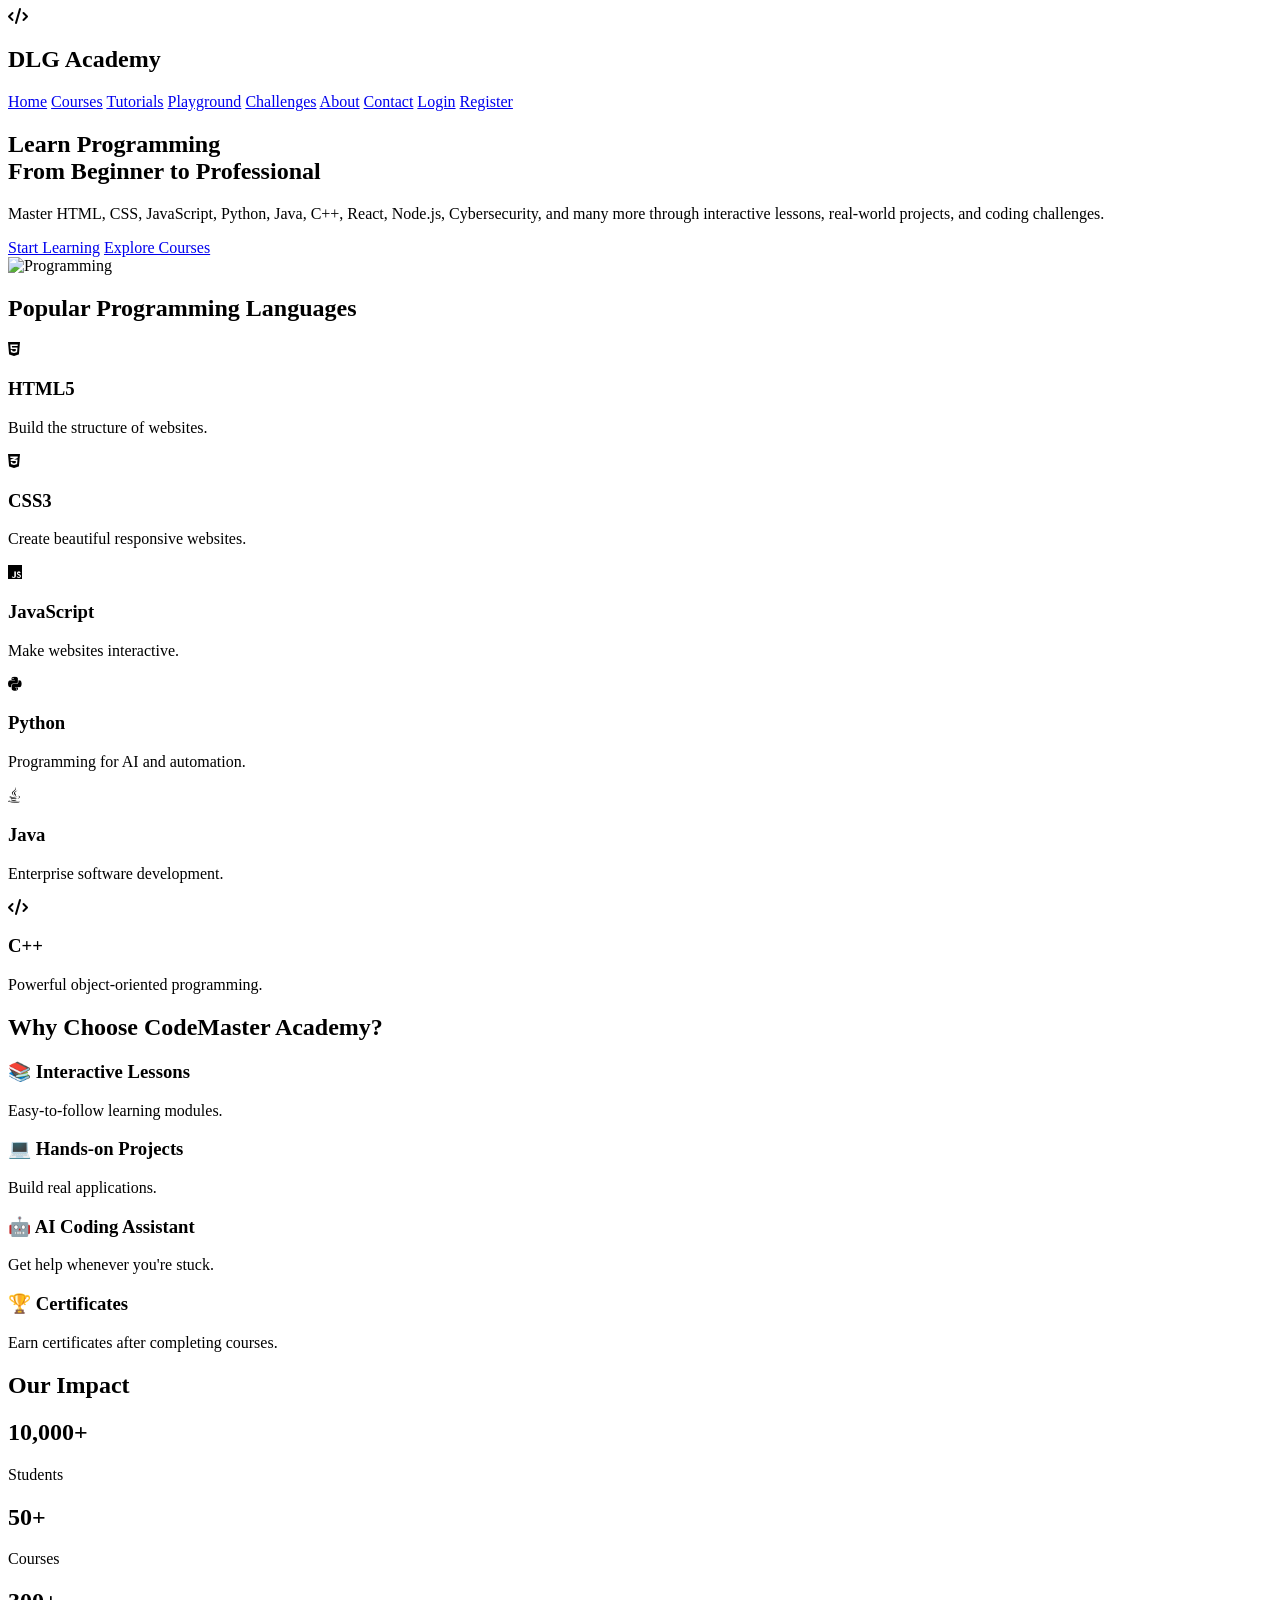
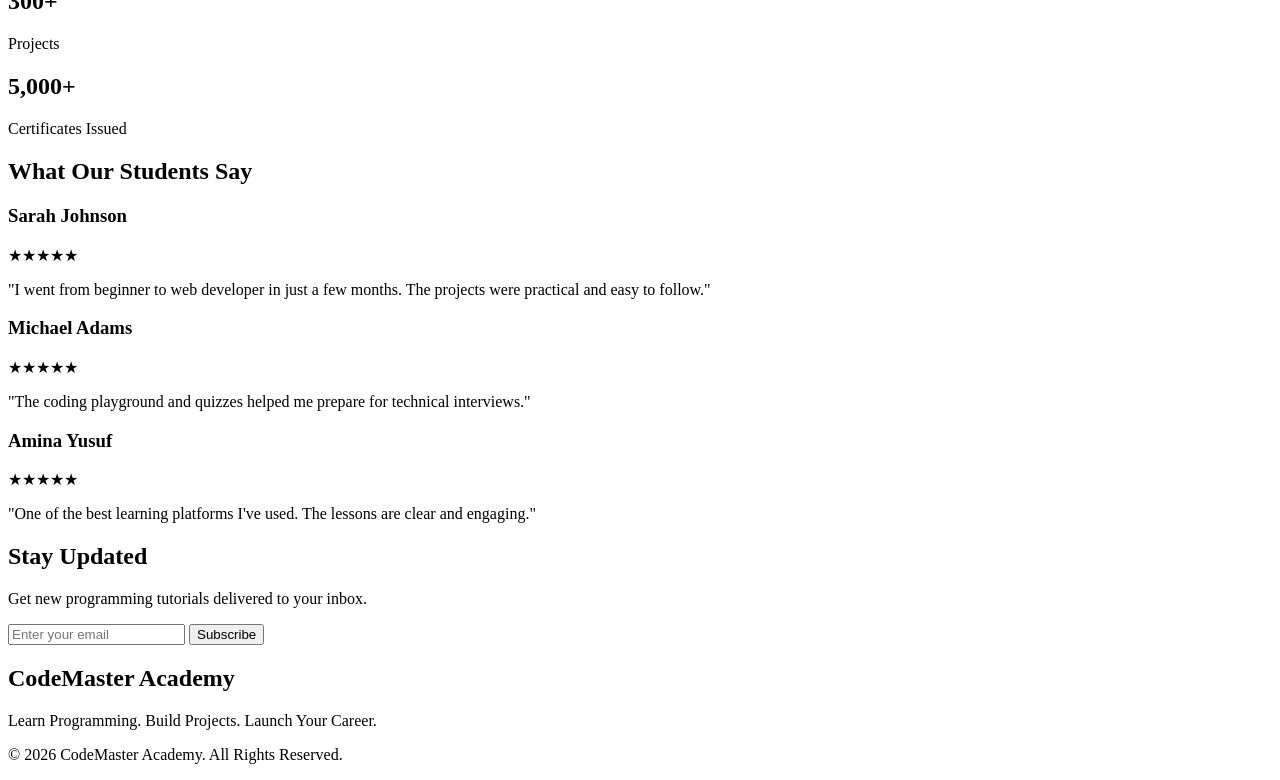
==== html/index.html @ 0a96faf3 "new website" ====
<!DOCTYPE html>
<html lang="en">
<head>
    <meta charset="UTF-8">
    <meta name="viewport" content="width=device-width, initial-scale=1.0">
    <title>DLG Academy | Learn Programming</title>

    <link rel="stylesheet" href="C:\Users\HomePC\Downloads\DLG Academy\css\styles.css">

    <link href="https://fonts.googleapis.com/css2?family=Poppins:wght@300;400;500;600;700&display=swap" rel="stylesheet">

    <link rel="stylesheet"
    href="https://cdnjs.cloudflare.com/ajax/libs/font-awesome/6.7.2/css/all.min.css">
</head>

<body>

<!-- ================= NAVBAR ================= -->

<header class="header">

    <div class="logo">
        <i class="fa-solid fa-code"></i>
        <h2>DLG Academy</h2>
    </div>

    <nav class="navbar">
        <a href="#">Home</a>
        <a href="C:\Users\HomePC\Downloads\DLG Academy\courses\html_courses.html">Courses</a>
        <a href="#">Tutorials</a>
        <a href="C:\Users\HomePC\Downloads\DLG Academy\html\playground.html">Playground</a>
        <a href="#">Challenges</a>
        <a href="#">About</a>
        <a href="#">Contact</a>
        <a href="C:\Users\HomePC\Downloads\DLG Academy\html\login.html" class="login">Login</a>
        <a href="C:\Users\HomePC\Downloads\DLG Academy\html\register.html" class="register">Register</a>
    </nav>

</header>

<!-- ================= HERO ================= -->

<section class="hero">

<div class="hero-text">

<h1>
Learn Programming <br>
From Beginner to Professional
</h1>

<p>
Master HTML, CSS, JavaScript, Python,
Java, C++, React, Node.js, Cybersecurity,
and many more through interactive lessons,
real-world projects, and coding challenges.
</p>

<div class="buttons">
<a href="#" class="btn">Start Learning</a>
<a href="#" class="btn-outline">Explore Courses</a>
</div>

</div>

<div class="hero-image">

<img src="images/programming.svg"
alt="Programming">

</div>

</section>

<!-- ================= COURSES ================= -->

<section class="courses">

<h2>Popular Programming Languages</h2>

<div class="course-grid">

<div class="card">
<i class="fa-brands fa-html5"></i>
<h3>HTML5</h3>
<p>Build the structure of websites.</p>
</div>

<div class="card">
<i class="fa-brands fa-css3-alt"></i>
<h3>CSS3</h3>
<p>Create beautiful responsive websites.</p>
</div>

<div class="card">
<i class="fa-brands fa-js"></i>
<h3>JavaScript</h3>
<p>Make websites interactive.</p>
</div>

<div class="card">
<i class="fa-brands fa-python"></i>
<h3>Python</h3>
<p>Programming for AI and automation.</p>
</div>

<div class="card">
<i class="fa-brands fa-java"></i>
<h3>Java</h3>
<p>Enterprise software development.</p>
</div>

<div class="card">
<i class="fa-solid fa-code"></i>
<h3>C++</h3>
<p>Powerful object-oriented programming.</p>
</div>

</div>

</section>

<!-- ================= FEATURES ================= -->

<section class="features">

<h2>Why Choose CodeMaster Academy?</h2>

<div class="feature-grid">

<div>
<h3>📚 Interactive Lessons</h3>
<p>Easy-to-follow learning modules.</p>
</div>

<div>
<h3>💻 Hands-on Projects</h3>
<p>Build real applications.</p>
</div>

<div>
<h3>🤖 AI Coding Assistant</h3>
<p>Get help whenever you're stuck.</p>
</div>

<div>
<h3>🏆 Certificates</h3>
<p>Earn certificates after completing courses.</p>
</div>

</div>

</section>

<section class="statistics">

    <h2>Our Impact</h2>

    <div class="stats-grid">

        <div class="stat-card">
            <h1 id="students">10,000+</h1>
            <p>Students</p>
        </div>

        <div class="stat-card">
            <h1 id="courses">50+</h1>
            <p>Courses</p>
        </div>

        <div class="stat-card">
            <h1 id="projects">300+</h1>
            <p>Projects</p>
        </div>

        <div class="stat-card">
            <h1 id="certificates">5,000+</h1>
            <p>Certificates Issued</p>
        </div>

    </div>

</section>

<section class="testimonials">

<h2>What Our Students Say</h2>

<div class="testimonial-grid">

<div class="testimonial">
<h3>Sarah Johnson</h3>
<p>★★★★★</p>
<p>"I went from beginner to web developer in just a few months. The projects were practical and easy to follow."</p>
</div>

<div class="testimonial">
<h3>Michael Adams</h3>
<p>★★★★★</p>
<p>"The coding playground and quizzes helped me prepare for technical interviews."</p>
</div>

<div class="testimonial">
<h3>Amina Yusuf</h3>
<p>★★★★★</p>
<p>"One of the best learning platforms I've used. The lessons are clear and engaging."</p>
</div>

</div>

</section>

<section class="newsletter">

<h2>Stay Updated</h2>

<p>Get new programming tutorials delivered to your inbox.</p>

<form>

<input type="email"
placeholder="Enter your email">

<button>Subscribe</button>

</form>

</section>



<!-- ================= FOOTER ================= -->

<footer>

<h2>CodeMaster Academy</h2>

<p>
Learn Programming.
Build Projects.
Launch Your Career.
</p>

<p>© 2026 CodeMaster Academy. All Rights Reserved.</p>

</footer>
<button id="topBtn">
    ↑
</button>

<script src="/script/script.js"></script>

</body>
</html>
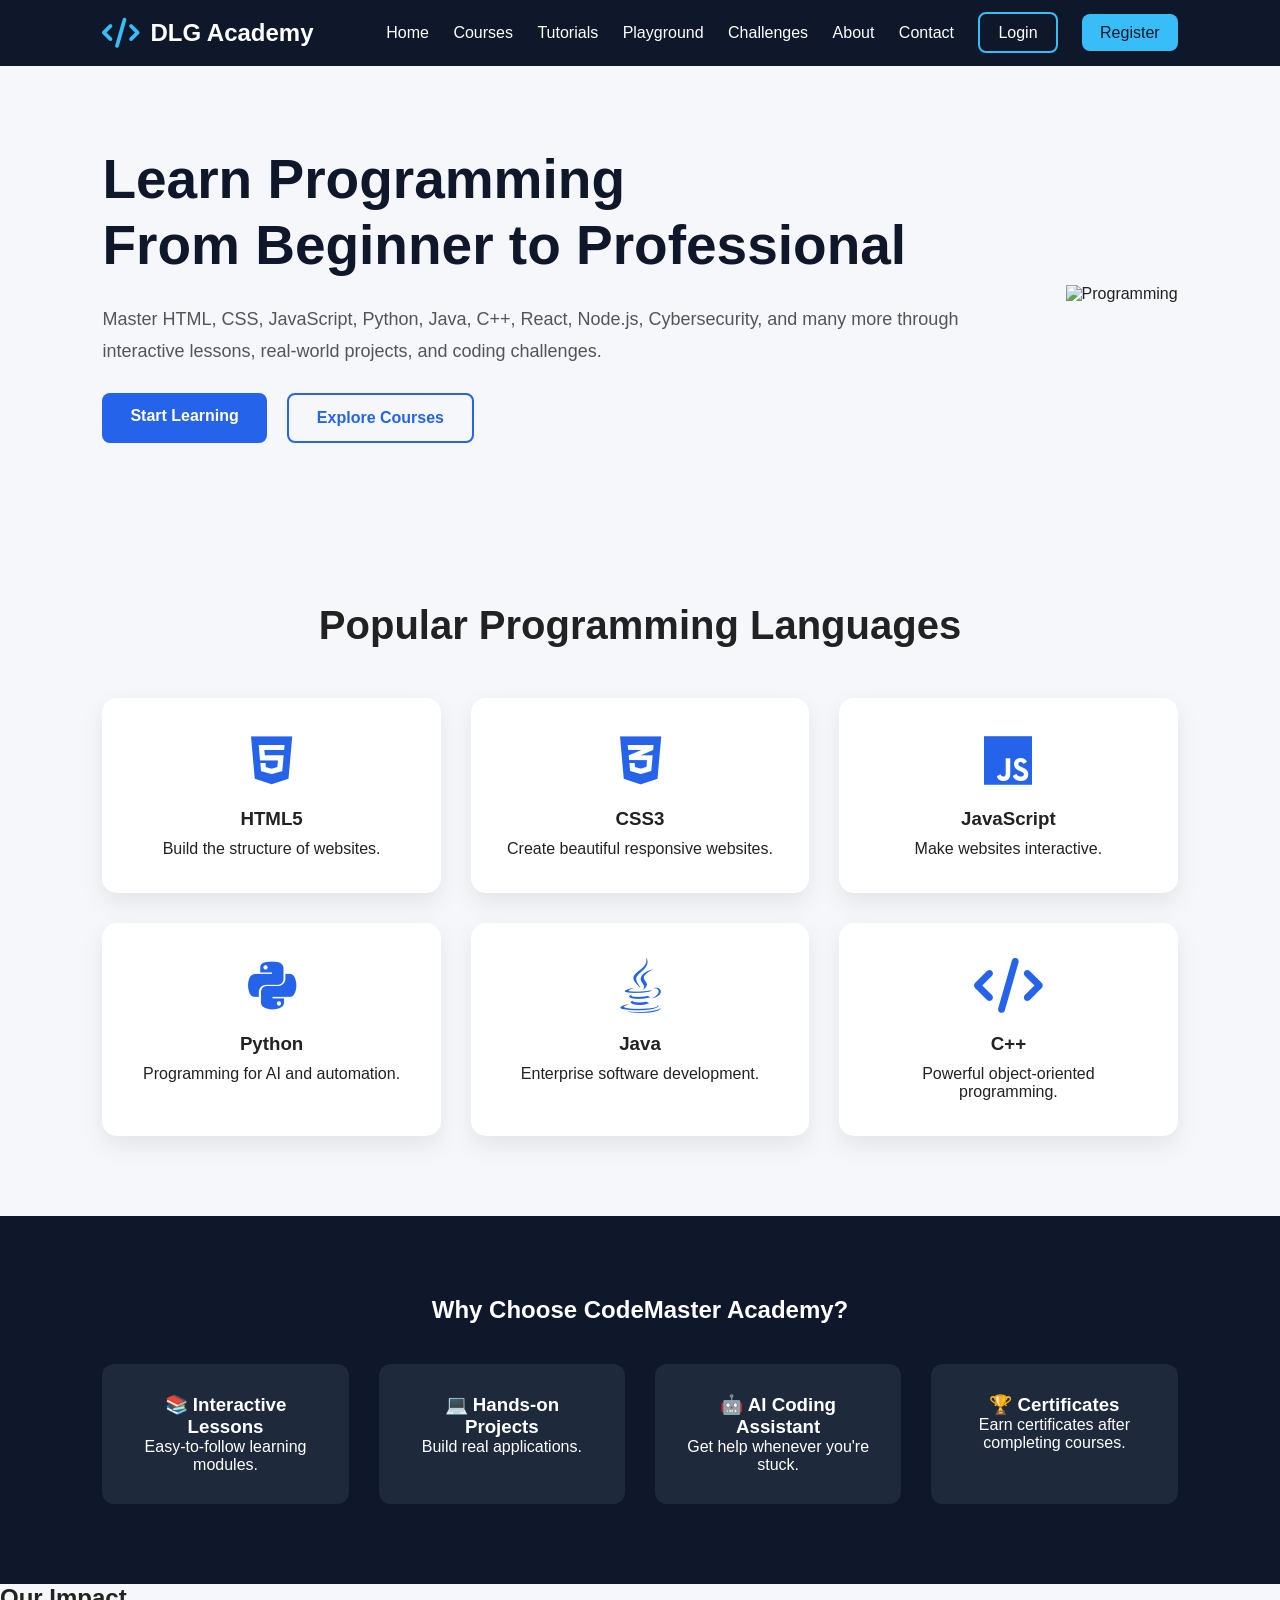
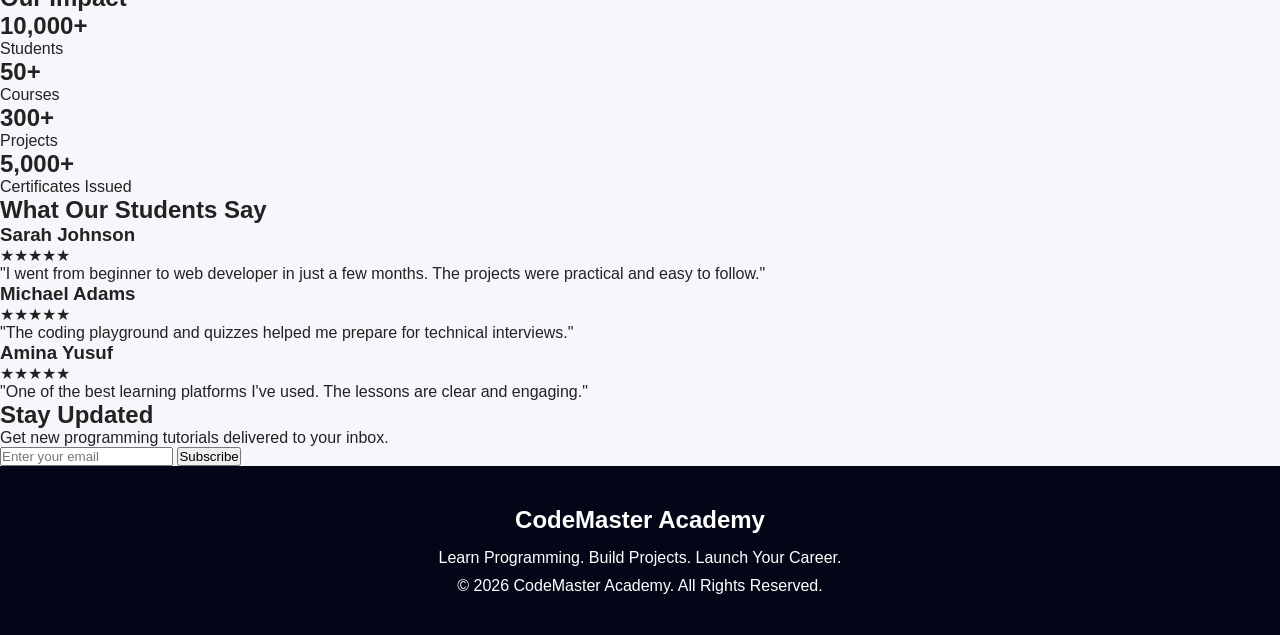
==== commit 03ed9911: "my first website" ====
--- a/html/index.html
+++ b/html/index.html
@@ -5,7 +5,7 @@
     <meta name="viewport" content="width=device-width, initial-scale=1.0">
     <title>DLG Academy | Learn Programming</title>
 
-    <link rel="stylesheet" href="C:\Users\HomePC\Downloads\DLG Academy\css\styles.css">
+    <link rel="stylesheet" href="../css/styles.css">
 
     <link href="https://fonts.googleapis.com/css2?family=Poppins:wght@300;400;500;600;700&display=swap" rel="stylesheet">
 
@@ -15,7 +15,6 @@
 
 <body>
 
-<!-- ================= NAVBAR ================= -->
 
 <header class="header">
 
@@ -26,19 +25,18 @@
 
     <nav class="navbar">
         <a href="#">Home</a>
-        <a href="C:\Users\HomePC\Downloads\DLG Academy\courses\html_courses.html">Courses</a>
+        <a href="../courses/html_courses.html">Courses</a>
         <a href="#">Tutorials</a>
-        <a href="C:\Users\HomePC\Downloads\DLG Academy\html\playground.html">Playground</a>
+        <a href="playground.html">Playground</a>
         <a href="#">Challenges</a>
         <a href="#">About</a>
         <a href="#">Contact</a>
-        <a href="C:\Users\HomePC\Downloads\DLG Academy\html\login.html" class="login">Login</a>
-        <a href="C:\Users\HomePC\Downloads\DLG Academy\html\register.html" class="register">Register</a>
+        <a href="login.html" class="login">Login</a>
+        <a href="register.html" class="register">Register</a>
     </nav>
 
 </header>
 
-<!-- ================= HERO ================= -->
 
 <section class="hero">
 
@@ -57,8 +55,8 @@
 </p>
 
 <div class="buttons">
-<a href="#" class="btn">Start Learning</a>
-<a href="#" class="btn-outline">Explore Courses</a>
+<a href="../courses/html_courses.html" class="btn">Start Learning</a>
+<a href="playground.html" class="btn-outline">Explore Courses</a>
 </div>
 
 </div>
@@ -72,7 +70,7 @@
 
 </section>
 
-<!-- ================= COURSES ================= -->
+<!--  COURSES  -->
 
 <section class="courses">
 
@@ -248,7 +246,7 @@
     ↑
 </button>
 
-<script src="/script/script.js"></script>
+<script src="../script/script.js"></script>
 
 </body>
 </html>
--- a/css/styles.css
+++ b/css/styles.css
@@ -0,0 +1,297 @@
+/* ===========================
+   Google Font
+=========================== */
+@import url('https://fonts.googleapis.com/css2?family=Poppins:wght@300;400;500;600;700;800&display=swap');
+
+*{
+    margin:0;
+    padding:0;
+    box-sizing:border-box;
+    font-family:'Poppins',sans-serif;
+}
+
+html{
+    scroll-behavior:smooth;
+}
+
+body{
+    background:#f5f7fb;
+    color:#222;
+}
+
+/* ===========================
+   Header
+=========================== */
+
+.header{
+    display:flex;
+    justify-content:space-between;
+    align-items:center;
+    padding:18px 8%;
+    background:#0f172a;
+    position:sticky;
+    top:0;
+    z-index:1000;
+}
+
+.logo{
+    display:flex;
+    align-items:center;
+    gap:10px;
+    color:#fff;
+}
+
+.logo i{
+    font-size:30px;
+    color:#38bdf8;
+}
+
+.navbar a{
+    text-decoration:none;
+    color:#fff;
+    margin-left:20px;
+    font-weight:500;
+    transition:.3s;
+}
+
+.navbar a:hover{
+    color:#38bdf8;
+}
+
+.login{
+    padding:10px 18px;
+    border:2px solid #38bdf8;
+    border-radius:8px;
+}
+
+.register{
+    padding:10px 18px;
+    background:#38bdf8;
+    color:#0f172a !important;
+    border-radius:8px;
+    font-weight:bold;
+}
+
+/* ===========================
+   Hero Section
+=========================== */
+
+.hero{
+    display:flex;
+    justify-content:space-between;
+    align-items:center;
+    padding:80px 8%;
+    gap:50px;
+}
+
+.hero-text{
+    flex:1;
+}
+
+.hero-text h1{
+    font-size:55px;
+    line-height:1.2;
+    color:#0f172a;
+}
+
+.hero-text p{
+    margin:25px 0;
+    color:#555;
+    font-size:18px;
+    line-height:1.8;
+}
+
+.buttons{
+    display:flex;
+    gap:20px;
+}
+
+.btn,
+.btn-outline{
+    padding:14px 28px;
+    text-decoration:none;
+    border-radius:8px;
+    transition:.3s;
+    font-weight:600;
+}
+
+.btn{
+    background:#2563eb;
+    color:white;
+}
+
+.btn:hover{
+    background:#1d4ed8;
+}
+
+.btn-outline{
+    border:2px solid #2563eb;
+    color:#2563eb;
+}
+
+.btn-outline:hover{
+    background:#2563eb;
+    color:white;
+}
+
+.hero-image img{
+    width:100%;
+    max-width:550px;
+}
+
+/* ===========================
+   Courses
+=========================== */
+
+.courses{
+    padding:80px 8%;
+    text-align:center;
+}
+
+.courses h2{
+    font-size:40px;
+    margin-bottom:50px;
+}
+
+.course-grid{
+    display:grid;
+    grid-template-columns:repeat(auto-fit,minmax(250px,1fr));
+    gap:30px;
+}
+
+.card{
+    background:white;
+    padding:35px;
+    border-radius:15px;
+    box-shadow:0 10px 25px rgba(0,0,0,.08);
+    transition:.3s;
+}
+
+.card:hover{
+    transform:translateY(-10px);
+}
+
+.card i{
+    font-size:55px;
+    color:#2563eb;
+    margin-bottom:20px;
+}
+
+.card h3{
+    margin-bottom:10px;
+}
+
+/* ===========================
+   Features
+=========================== */
+
+.features{
+    padding:80px 8%;
+    background:#0f172a;
+    color:white;
+    text-align:center;
+}
+
+.features h2{
+    margin-bottom:40px;
+}
+
+.feature-grid{
+    display:grid;
+    grid-template-columns:repeat(auto-fit,minmax(220px,1fr));
+    gap:30px;
+}
+
+.feature-grid div{
+    background:#1e293b;
+    padding:30px;
+    border-radius:12px;
+}
+
+/* ===========================
+   Footer
+=========================== */
+
+footer{
+    background:#020617;
+    color:white;
+    text-align:center;
+    padding:40px;
+}
+
+footer h2{
+    margin-bottom:15px;
+}
+
+footer p{
+    margin-top:10px;
+}
+
+/* ===========================
+   Responsive Design
+=========================== */
+
+@media(max-width:900px){
+
+.hero{
+    flex-direction:column;
+    text-align:center;
+}
+
+.buttons{
+    justify-content:center;
+}
+
+.navbar{
+    display:none;
+}
+
+.hero-text h1{
+    font-size:40px;
+}
+
+
+.statistics,
+.testimonials,
+.newsletter{
+    padding:80px 8%;
+    text-align:center;
+}
+
+.stats-grid,
+.testimonial-grid{
+    display:grid;
+    grid-template-columns:repeat(auto-fit,minmax(220px,1fr));
+    gap:25px;
+    margin-top:40px;
+}
+
+.stat-card,
+.testimonial{
+    background:#ffffff;
+    padding:30px;
+    border-radius:12px;
+    box-shadow:0 8px 20px rgba(0,0,0,.08);
+}
+
+.newsletter form{
+    margin-top:30px;
+}
+
+.newsletter input{
+    width:320px;
+    max-width:90%;
+    padding:14px;
+    border:1px solid #ccc;
+    border-radius:8px;
+}
+
+.newsletter button{
+    padding:14px 25px;
+    margin-left:10px;
+    border:none;
+    background:#2563eb;
+    color:#fff;
+    border-radius:8px;
+    cursor:pointer;
+}
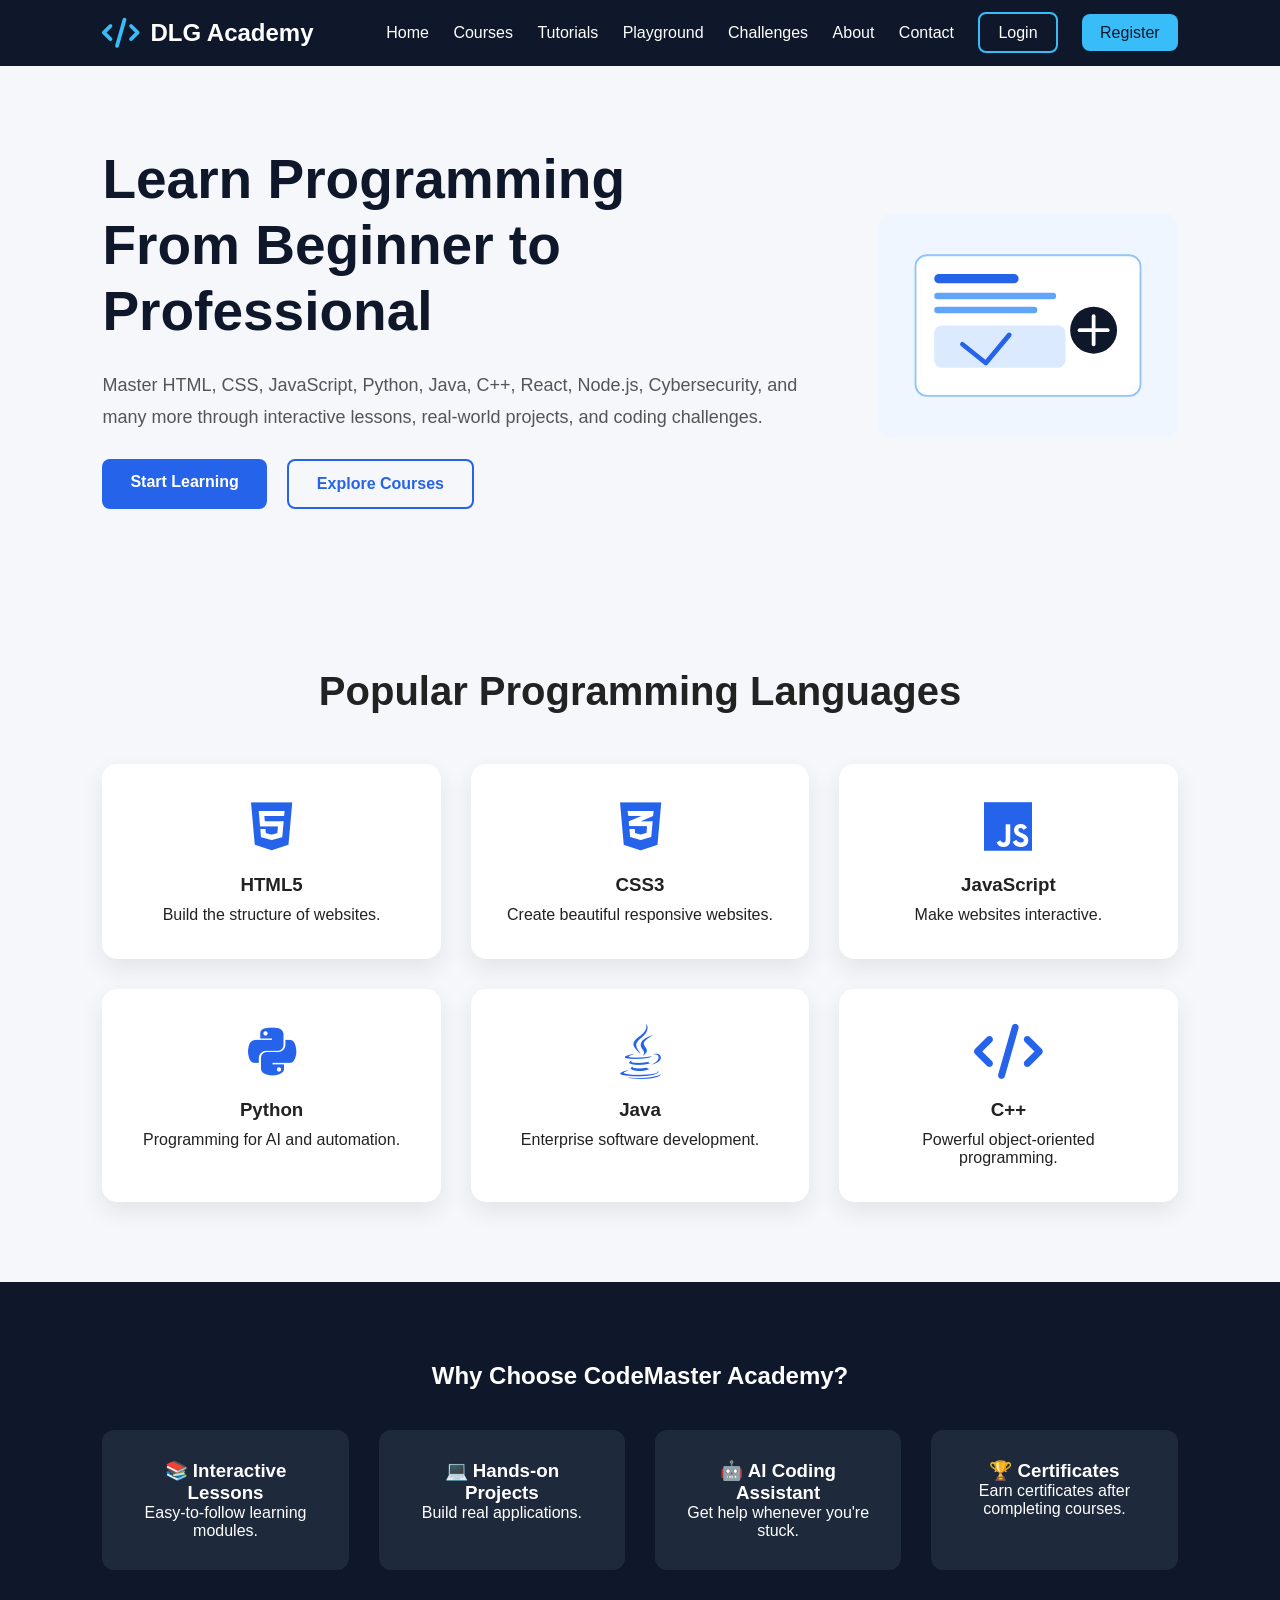
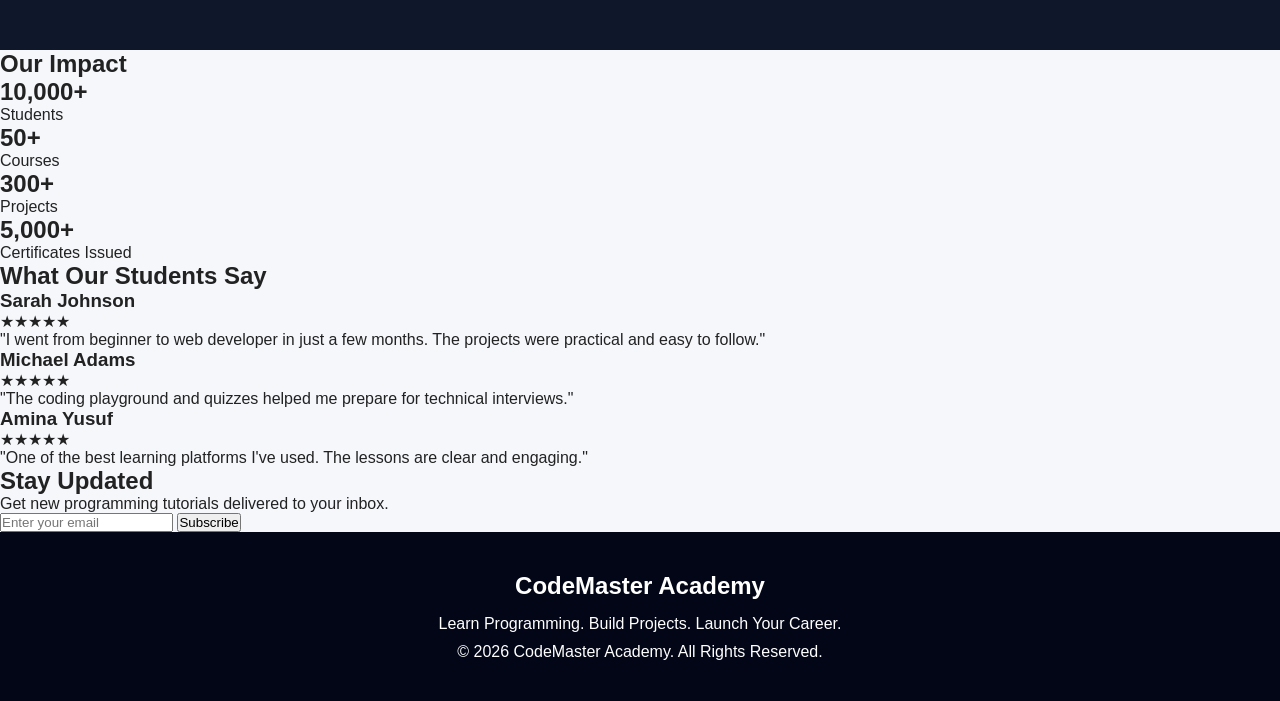
==== commit ce468ad5: "my first site" ====
--- a/html/index.html
+++ b/html/index.html
@@ -63,7 +63,7 @@
 
 <div class="hero-image">
 
-<img src="images/programming.svg"
+<img src="../images/programming.svg"
 alt="Programming">
 
 </div>
